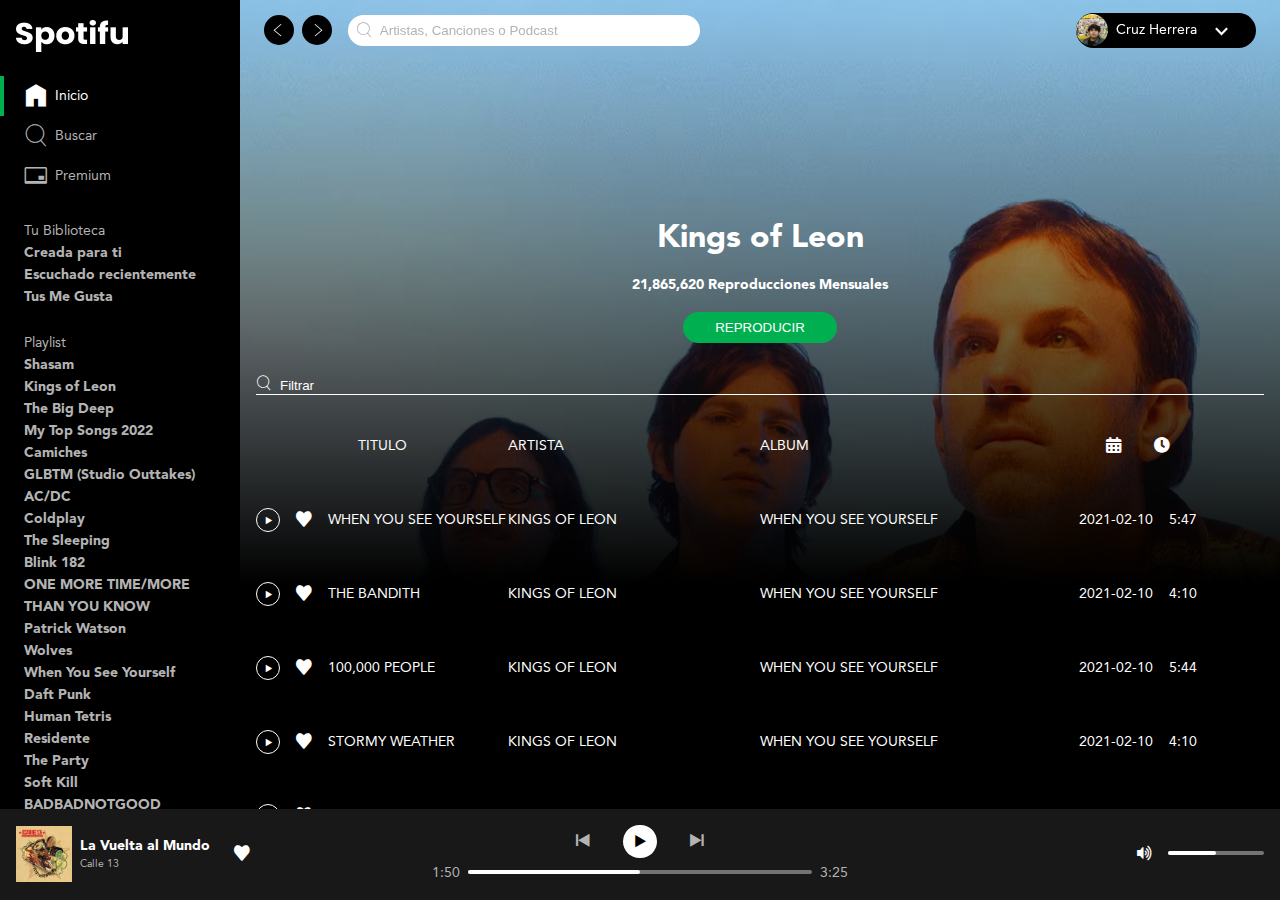
==== pages/artist.html @ 1eb9b9a6 "Add files via upload" ====
<!DOCTYPE html>
<html lang="es-MX">
<head>
    <meta charset="UTF-8">
    <meta name="viewport" content="width=device-width, initial-scale=1.0">
    <title>Spotifu</title>
    <link rel="apple-touch-icon" sizes="57x57" href="../favicon/apple-icon-57x57.png">
    <link rel="apple-touch-icon" sizes="60x60" href="../favicon/apple-icon-60x60.png">
    <link rel="apple-touch-icon" sizes="72x72" href="../favicon/apple-icon-72x72.png">
    <link rel="apple-touch-icon" sizes="76x76" href="../favicon/apple-icon-76x76.png">
    <link rel="apple-touch-icon" sizes="114x114" href="../favicon/apple-icon-114x114.png">
    <link rel="apple-touch-icon" sizes="120x120" href="../favicon/apple-icon-120x120.png">
    <link rel="apple-touch-icon" sizes="144x144" href="../favicon/apple-icon-144x144.png">
    <link rel="apple-touch-icon" sizes="152x152" href="../favicon/apple-icon-152x152.png">
    <link rel="apple-touch-icon" sizes="180x180" href="../favicon/apple-icon-180x180.png">
    <link rel="icon" type="image/png" sizes="192x192"  href="../favicon/android-icon-192x192.png">
    <link rel="icon" type="image/png" sizes="32x32" href="../favicon/favicon-32x32.png">
    <link rel="icon" type="image/png" sizes="96x96" href="../favicon/favicon-96x96.png">
    <link rel="icon" type="image/png" sizes="16x16" href="../favicon/favicon-16x16.png">
    <link rel="manifest" href="../favicon/manifest.json">
    <meta name="msapplication-TileColor" content="#ffffff">
    <meta name="msapplication-TileImage" content="../favicon/ms-icon-144x144.png">
    <meta name="theme-color" content="#ffffff">
    <link rel="preload" href="../styles/index.css" as="style">
    <link rel="stylesheet" href="../styles/index.css">

</head>
<body class="body">
    <div class="layout">
        <div class="layout-block">
            <div class="layout-main">
                <div class="main-artist">
                    <header class="header">
                        <div class="header-navigation">
                            <div class="form-buttons">
                                <div class="buttons-navigation">
                                    <button class="buttonGeneric" aria-label="Ir Atras" title="Ir Atras">
                                        <i class="icon-arrowLeft" aria-hidden="true"></i>
                                    </button>
                                    <button class="buttonGeneric" aria-label="Ir Adelante" title="Ir Adelante">
                                        <i class="icon-arrowRight" aria-hidden="true"></i>
                                    </button>
                                </div>
                                <form class="form" aria-label="Busqueda por Artista, Canciones o Podcast">
                                    <i class="icon-search" aria-hidden="true"></i>
                                    <input type="search" placeholder="Artistas, Canciones o Podcast">
                                </form>
                            </div>
                            <div class="userProfile">
                                <div class="userProfile-cover">
                                    <img src="../images/profile.avif" alt="Foto de perfil" title="Foto de perfil" width="28" height="28">
                                </div>
                                <div class="userProfile-name">
                                    <p><a class="link" href="">Cruz Herrera</a></p>
                                </div>
                                <button aria-label="Desplegar" title="Desplegar">
                                    <i class="icon-vector" aria-hidden="true"></i>
                                </button>
                            </div>
                        </div>
                    </header>
                    <main>
                        <div class="artist-container">
                            <div class="artist">
                                <h1 class="artist-title">Kings of Leon</h1>
                                <p class="artist-rep">21,865,620 Reproducciones Mensuales</p>
                                <button class="buttonArtist">
                                    <span>REPRODUCIR</span>
                                </button>
                            </div>
                        </div>
                        <div class="artist-songs">
                            <div class="artist-form">
                                <form class="artist-form" aria-label="Filtrar">
                                    <i class="icon-search"></i>
                                    <input type="search" name="" id="" placeholder="Filtrar">
                                </form>
                            </div>
                        
                            <div class="artist-radio">
                                <div class="artist-titulo titulo">
                                    <p>Titulo</p>
                                </div>
                                <div class="artist-artista">
                                    <p>Artista</p>
                                </div>
                                <div class="artist-album">
                                    <p>Album</p>
                                </div>
                                <div class="artist-time">
                                    <button class="reproductorButton" aria-label="fecha de salida">
                                        <i class="icon-calendar" aria-hidden="true"></i>
                                    </button>
                                    <button class="reproductorButton" class="Duracion">
                                        <i class="icon-clock" aria-hidden="true"></i>
                                    </button>
                                </div>
                            </div>
                            <div class="artist-radio">
                                <div class="artist-titulo">
                                    <div class="artist-buttonPlay">
                                        <button class="buttonPlay" aria-label="Reproducir" title="Reproducir">
                                            <i class="icon-play" aria-hidden="true"></i>
                                        </button>
                                    </div>
                                    <div class="artist-buttonHeart">
                                        <button class="reproductorButton" aria-label="Eliminar" title="Eliminar" role="switch" aria-checked="true">
                                            <i class="icon-heart" aria-hidden="true"></i>
                                        </button>
                                    </div>
                                    <div class="artist-titleSong">
                                        <p>When You See Yourself</p>
                                    </div>
                                </div>
                                <div class="artist-artista">
                                    <div class="artist-nameBand">
                                        <p>Kings of Leon</p>
                                    </div>
                                </div>
                                <div class="artist-album">
                                    <div class="artist-artistAlbum">
                                        <p>When you See Yourself</p>
                                    </div>
                                </div>
                                <div class="artist-time">
                                    <span>2021-02-10</span>
                                    <span>5:47</span>
                                </div>
                            </div>
                            <div class="artist-radio">
                                <div class="artist-titulo">
                                    <div class="artist-buttonPlay">
                                        <button class="buttonPlay" aria-label="Reproducir" title="Reproducir">
                                            <i class="icon-play" aria-hidden="true"></i>
                                        </button>
                                    </div>
                                    <div class="artist-buttonHeart">
                                        <button class="reproductorButton" aria-label="Eliminar" title="Eliminar" role="switch" aria-checked="true">
                                            <i class="icon-heart" aria-hidden="true"></i>
                                        </button>
                                    </div>
                                    <div class="artist-titleSong">
                                        <p>The Bandith</p>
                                    </div>
                                </div>
                                <div class="artist-artista">
                                    <div class="artist-nameBand">
                                        <p>Kings of Leon</p>
                                    </div>
                                </div>
                                <div class="artist-album">
                                    <div class="artist-artistAlbum">
                                        <p>When you See Yourself</p>
                                    </div>
                                </div>
                                <div class="artist-time">
                                    <span>2021-02-10</span>
                                    <span>4:10</span>
                                </div>
                            </div>
                            <div class="artist-radio">
                                <div class="artist-titulo">
                                    <div class="artist-buttonPlay">
                                        <button class="buttonPlay" aria-label="Reproducir" title="Reproducir">
                                            <i class="icon-play" aria-hidden="true"></i>
                                        </button>
                                    </div>
                                    <div class="artist-buttonHeart">
                                        <button class="reproductorButton" aria-label="Eliminar" title="Eliminar" role="switch" aria-checked="true">
                                            <i class="icon-heart" aria-hidden="true"></i>
                                        </button>
                                    </div>
                                    <div class="artist-titleSong">
                                        <p>100,000 people</p>
                                    </div>
                                </div>
                                <div class="artist-artista">
                                    <div class="artist-nameBand">
                                        <p>Kings of Leon</p>
                                    </div>
                                </div>
                                <div class="artist-album">
                                    <div class="artist-artistAlbum">
                                        <p>When you See Yourself</p>
                                    </div>
                                </div>
                                <div class="artist-time">
                                    <span>2021-02-10</span>
                                    <span>5:44</span>
                                </div>
                            </div>
                            <div class="artist-radio">
                                <div class="artist-titulo">
                                    <div class="artist-buttonPlay">
                                        <button class="buttonPlay" aria-label="Reproducir" title="Reproducir">
                                            <i class="icon-play" aria-hidden="true"></i>
                                        </button>
                                    </div>
                                    <div class="artist-buttonHeart">
                                        <button class="reproductorButton" aria-label="Eliminar" title="Eliminar" role="switch" aria-checked="true">
                                            <i class="icon-heart" aria-hidden="true"></i>
                                        </button>
                                    </div>
                                    <div class="artist-titleSong">
                                        <p>Stormy Weather</p>
                                    </div>
                                </div>
                                <div class="artist-artista">
                                    <div class="artist-nameBand">
                                        <p>Kings of Leon</p>
                                    </div>
                                </div>
                                <div class="artist-album">
                                    <div class="artist-artistAlbum">
                                        <p>When you See Yourself</p>
                                    </div>
                                </div>
                                <div class="artist-time">
                                    <span>2021-02-10</span>
                                    <span>4:10</span>
                                </div>
                            </div>
                            <div class="artist-radio">
                                <div class="artist-titulo">
                                    <div class="artist-buttonPlay">
                                        <button class="buttonPlay" aria-label="Reproducir" title="Reproducir">
                                            <i class="icon-play" aria-hidden="true"></i>
                                        </button>
                                    </div>
                                    <div class="artist-buttonHeart">
                                        <button class="reproductorButton" aria-label="Eliminar" title="Eliminar" role="switch" aria-checked="true">
                                            <i class="icon-heart" aria-hidden="true"></i>
                                        </button>
                                    </div>
                                    <div class="artist-titleSong">
                                        <p>A Weave</p>
                                    </div>
                                </div>
                                <div class="artist-artista">
                                    <div class="artist-nameBand">
                                        <p>Kings of Leon</p>
                                    </div>
                                </div>
                                <div class="artist-album">
                                    <div class="artist-artistAlbum">
                                        <p>When you See Yourself</p>
                                    </div>
                                </div>
                                <div class="artist-time">
                                    <span>2021-02-10</span>
                                    <span>5:23</span>
                                </div>
                            </div>
                            <div class="artist-radio">
                                <div class="artist-titulo">
                                    <div class="artist-buttonPlay">
                                        <button class="buttonPlay" aria-label="Reproducir" title="Reproducir">
                                            <i class="icon-play" aria-hidden="true"></i>
                                        </button>
                                    </div>
                                    <div class="artist-buttonHeart">
                                        <button class="reproductorButton" aria-label="Eliminar" title="Eliminar" role="switch" aria-checked="true">
                                            <i class="icon-heart" aria-hidden="true"></i>
                                        </button>
                                    </div>
                                    <div class="artist-titleSong">
                                        <p>Golden Restless Age</p>
                                    </div>
                                </div>
                                <div class="artist-artista">
                                    <div class="artist-nameBand">
                                        <p>Kings of Leon</p>
                                    </div>
                                </div>
                                <div class="artist-album">
                                    <div class="artist-artistAlbum">
                                        <p>When you See Yourself</p>
                                    </div>
                                </div>
                                <div class="artist-time">
                                    <span>2021-02-10</span>
                                    <span>4:33</span>
                                </div>
                            </div>
                            <div class="artist-radio">
                                <div class="artist-titulo">
                                    <div class="artist-buttonPlay">
                                        <button class="buttonPlay" aria-label="Reproducir" title="Reproducir">
                                            <i class="icon-play" aria-hidden="true"></i>
                                        </button>
                                    </div>
                                    <div class="artist-buttonHeart">
                                        <button class="reproductorButton" aria-label="Eliminar" title="Eliminar" role="switch" aria-checked="true">
                                            <i class="icon-heart" aria-hidden="true"></i>
                                        </button>
                                    </div>
                                    <div class="artist-titleSong">
                                        <p>Time in Desguise</p>
                                    </div>
                                </div>
                                <div class="artist-artista">
                                    <div class="artist-nameBand">
                                        <p>Kings of Leon</p>
                                    </div>
                                </div>
                                <div class="artist-album">
                                    <div class="artist-artistAlbum">
                                        <p>When you See Yourself</p>
                                    </div>
                                </div>
                                <div class="artist-time">
                                    <span>2021-02-10</span>
                                    <span>4:45</span>
                                </div>
                            </div>
                            <div class="artist-radio">
                                <div class="artist-titulo">
                                    <div class="artist-buttonPlay">
                                        <button class="buttonPlay" aria-label="Reproducir" title="Reproducir">
                                            <i class="icon-play" aria-hidden="true"></i>
                                        </button>
                                    </div>
                                    <div class="artist-buttonHeart">
                                        <button class="reproductorButton" aria-label="Eliminar" title="Eliminar" role="switch" aria-checked="true">
                                            <i class="icon-heart" aria-hidden="true"></i>
                                        </button>
                                    </div>
                                    <div class="artist-titleSong">
                                        <p>Supermarket</p>
                                    </div>
                                </div>
                                <div class="artist-artista">
                                    <div class="artist-nameBand">
                                        <p>Kings of Leon</p>
                                    </div>
                                </div>
                                <div class="artist-album">
                                    <div class="artist-artistAlbum">
                                        <p>When you See Yourself</p>
                                    </div>
                                </div>
                                <div class="artist-time">
                                    <span>2021-02-10</span>
                                    <span>4:58</span>
                                </div>
                            </div>
                            <div class="artist-radio">
                                <div class="artist-titulo">
                                    <div class="artist-buttonPlay">
                                        <button class="buttonPlay" aria-label="Reproducir" title="Reproducir">
                                            <i class="icon-play" aria-hidden="true"></i>
                                        </button>
                                    </div>
                                    <div class="artist-buttonHeart">
                                        <button class="reproductorButton" aria-label="Eliminar" title="Eliminar" role="switch" aria-checked="true">
                                            <i class="icon-heart" aria-hidden="true"></i>
                                        </button>
                                    </div>
                                    <div class="artist-titleSong">
                                        <p>Claire & Eddie</p>
                                    </div>
                                </div>
                                <div class="artist-artista">
                                    <div class="artist-nameBand">
                                        <p>Kings of Leon</p>
                                    </div>
                                </div>
                                <div class="artist-album">
                                    <div class="artist-artistAlbum">
                                        <p>When you See Yourself</p>
                                    </div>
                                </div>
                                <div class="artist-time">
                                    <span>2021-02-10</span>
                                    <span>4:45</span>
                                </div>
                            </div>
                            <div class="artist-radio">
                                <div class="artist-titulo">
                                    <div class="artist-buttonPlay">
                                        <button class="buttonPlay" aria-label="Reproducir" title="Reproducir">
                                            <i class="icon-play" aria-hidden="true"></i>
                                        </button>
                                    </div>
                                    <div class="artist-buttonHeart">
                                        <button class="reproductorButton" aria-label="Eliminar" title="Eliminar" role="switch" aria-checked="true">
                                            <i class="icon-heart" aria-hidden="true"></i>
                                        </button>
                                    </div>
                                    <div class="artist-titleSong">
                                        <p>Echoing</p>
                                    </div>
                                </div>
                                <div class="artist-artista">
                                    <div class="artist-nameBand">
                                        <p>Kings of Leon</p>
                                    </div>
                                </div>
                                <div class="artist-album">
                                    <div class="artist-artistAlbum">
                                        <p>When you See Yourself</p>
                                    </div>
                                </div>
                                <div class="artist-time">
                                    <span>2021-02-10</span>
                                    <span>3:37</span>
                                </div>
                            </div>
                            <div class="artist-radio">
                                <div class="artist-titulo">
                                    <div class="artist-buttonPlay">
                                        <button class="buttonPlay" aria-label="Reproducir" title="Reproducir">
                                            <i class="icon-play" aria-hidden="true"></i>
                                        </button>
                                    </div>
                                    <div class="artist-buttonHeart">
                                        <button class="reproductorButton" aria-label="Eliminar" title="Eliminar" role="switch" aria-checked="true">
                                            <i class="icon-heart" aria-hidden="true"></i>
                                        </button>
                                    </div>
                                    <div class="artist-titleSong">
                                        <p>Fairytale</p>
                                    </div>
                                </div>
                                <div class="artist-artista">
                                    <div class="artist-nameBand">
                                        <p>Kings of Leon</p>
                                    </div>
                                </div>
                                <div class="artist-album">
                                    <div class="artist-artistAlbum">
                                        <p>When you See Yourself</p>
                                    </div>
                                </div>
                                <div class="artist-time">
                                    <span>2021-02-10</span>
                                    <span>3:55</span>
                                </div>
                            </div>
                        </div>
                    </main>
                </div>

            </div>
            <div class="layout-slider">
                <div class="slider">
                    <div class="logo-container">
                        <div class="logo-cover">
                            <img src="../images/spotifu-logo.png" alt="Logo Spotifu" title="Logo Spotifu" width="112" height="32">
                        </div>
                    </div>
                    <div class="menu-container">
                        <nav class="menu">
                            <ul class="menu-list">
                                <li class="menu-item active">
                                    <i class="icon-home"></i>
                                    <span>Inicio</span>
                                </li>
                                <li class="menu-item">
                                    <i class="icon-search"></i>
                                    <span>Buscar</span>
                                </li>
                                <li class="menu-item">
                                    <i class="icon-creditCard"></i>
                                    <span>Premium</span>
                                </li>
                            </ul>
                        </nav>
                    </div>

                    <div class="library-container">
                        <nav class="library" aria-labelledby="library">
                            <h2 id="library" class="library-title">Tu Biblioteca</h2>
                            <ul class="library-list">
                                <li class="library-item"><a href="" class="link">Creada para ti</a></li>
                                <li class="library-item"><a href="" class="link">Escuchado recientemente</a></li>
                                <li class="library-item"><a href="" class="link">Tus Me Gusta</a></li>
                            </ul>
                        </nav>
                    </div>

                    <div class="playlist-container">
                        <nav class="playlist" aria-labelledby="playlist">
                            <h2 id="playlist" class="playlist-title">Playlist</h2>
                            <ul class="playlist-list">
                                <li class="playlist-item"><a href="" class="link">Shasam</a></li>
                                <li class="playlist-item"><a href="" class="link">Kings of Leon</a></li>
                                <li class="playlist-item"><a href="" class="link">The Big Deep</a></li>
                                <li class="playlist-item"><a href="" class="link">My Top Songs 2022</a></li>
                                <li class="playlist-item"><a href="" class="link">Camiches</a></li>
                                <li class="playlist-item"><a href="" class="link">GLBTM (Studio Outtakes)</a></li>
                                <li class="playlist-item"><a href="" class="link">AC/DC</a></li>
                                <li class="playlist-item"><a href="" class="link">Coldplay</a></li>
                                <li class="playlist-item"><a href="" class="link">The Sleeping</a></li>
                                <li class="playlist-item"><a href="" class="link">Blink 182</a></li>
                                <li class="playlist-item"><a href="" class="link">ONE MORE TIME/MORE THAN YOU KNOW</a></li>
                                <li class="playlist-item"><a href="" class="link">Patrick Watson</a></li>
                                <li class="playlist-item"><a href="" class="link">Wolves</a></li>
                                <li class="playlist-item"><a href="" class="link">When You See Yourself</a></li>
                                <li class="playlist-item"><a href="" class="link">Daft Punk</a></li>
                                <li class="playlist-item"><a href="" class="link">Human Tetris</a></li>
                                <li class="playlist-item"><a href="" class="link">Residente</a></li>
                                <li class="playlist-item"><a href="" class="link">The Party</a></li>
                                <li class="playlist-item"><a href="" class="link">Soft Kill</a></li>
                                <li class="playlist-item"><a href="" class="link">BADBADNOTGOOD</a></li>
                                <li class="playlist-item"><a href="" class="link">Always The End</a></li>
                                <li class="playlist-item"><a href="" class="link">My Echo, My Shadow, My Covers & Me</a></li>
                            </ul>
                        </nav>
                    </div>
                </div>
            </div>
        </div>

        <div class="layout-block">
            <div class="layout-footer">
                <footer class="reproductor">
                    <div class="reproductor-song">
                        <div class="song">
                            <div class="song-cover">
                                <img src="../images/caratulas/cd-entren-los-que-quieran-entrar.avif" alt="Entren los que queran entrar, Calle 13" title="Entren los que queran entrar, Calle 13" width="56" height="56">
                            </div>
                            <div class="song-info">
                                <div class="song-name">
                                    <p class="song-title"><a class="link">La Vuelta al Mundo</a></p>
                                    <p class="song-artist"><a class="link">Calle 13</a></p>
                                </div>
                                <div class="song-heart">
                                    <button class="reproductorButton" aria-label="Eliminar" title="Eliminar" role="switch" aria-checked="true">
                                        <i class="icon-heart" aria-hidden="true"></i>
                                    </button>
                                </div>
                            </div>
                        </div>
                    </div>

                    <div class="reproductor-progress">
                        <div class="reproductor-slider">
                            <div class="reproductor-buttonList">
                                <button class="buttonCircle" aria-label="Regresar" title="Regresar">
                                    <i class="icon-prev" aria-hidden="true"></i> 
                                </button>
                        
                                <button class="buttonCircle is-white" aria-label="Reproducir" title="Reproducir">
                                    <i class="icon-play" aria-hidden="true"></i>
                                </button>
                        
                                <button class="buttonCircle" aria-label="Adelantar" title="Adelantar">
                                    <i class="icon-next" aria-hidden="true"></i> 
                                </button>
                            </div>
                            <div class="reporductor-progress">
                                <span class="time">1:50</span>
                                <div class="progress">
                                    <div class="progress-time">
                                        <div class="progress-button"></div>
                                    </div>
                                </div>
                                <span class="time">3:25</span>
                            </div>
                        </div>
                    </div>

                    <div class="reproductor-volume">
                        <div class="volume">
                            <button class="reproductorButton" aria-label="Silenciar" title="Silenciar" aria-labelledby="volume">
                                <i class="icon-volumeUp" aria-label="Volumen alto" id="volume"></i>
                            </button>
                            <div class="volume-bar">
                                <div class="progress">
                                    <div class="progress-time">
                                        <div class="progress-button"></div>
                                    </div>
                                </div>
                            </div>
                        </div>
                    </div>
                </footer>
            </div>
        </div>
    </div>
</body>
</html>
---- styles/index.css ----
@import "fonts.css";
@import "icon-fonts.css";
@import "body.css";
@import "buttons.css";
@import "link.css";
@import "reproductor.css";
@import "slider.css";
@import "main.css";
@import "layout.css";
@import "scroll.css";
@import "artist.css";


:root{
    font-size: 16px;
    --primary: #00B050;
    --white: #ffffff;
    --gray10: #B3B3B3;
    --gray20: #737373;
    --gray30: #282828;
    --gray40: #181818;
    --gray50: #121212;
    --gray60: #000000;
    --font: Avenir, Helvetica, sans-serif;
    --headline1: bold 2rem/normal var(--font);
    --headline2: bold 1.5rem/1.75rem var(--font);
    --baseFont: normal .875rem/1.375rem var(--font);
    --baseFontBold: bold .875rem/1.375rem var(--font);
    --button: normal .875rem/1rem var(--font);
    --small: normal .75em/1rem var(--font);
}


.header{
    position: sticky;
    top: 0;
    z-index: 5;
    backdrop-filter: blur(5px);
    inline-size: calc(100vw - var(--sidebarInlineSize));
}
---- styles/index.css ----
@import "fonts.css";
@import "icon-fonts.css";
@import "body.css";
@import "buttons.css";
@import "link.css";
@import "reproductor.css";
@import "slider.css";
@import "main.css";
@import "layout.css";
@import "scroll.css";
@import "artist.css";


:root{
    font-size: 16px;
    --primary: #00B050;
    --white: #ffffff;
    --gray10: #B3B3B3;
    --gray20: #737373;
    --gray30: #282828;
    --gray40: #181818;
    --gray50: #121212;
    --gray60: #000000;
    --font: Avenir, Helvetica, sans-serif;
    --headline1: bold 2rem/normal var(--font);
    --headline2: bold 1.5rem/1.75rem var(--font);
    --baseFont: normal .875rem/1.375rem var(--font);
    --baseFontBold: bold .875rem/1.375rem var(--font);
    --button: normal .875rem/1rem var(--font);
    --small: normal .75em/1rem var(--font);
}


.header{
    position: sticky;
    top: 0;
    z-index: 5;
    backdrop-filter: blur(5px);
    inline-size: calc(100vw - var(--sidebarInlineSize));
}
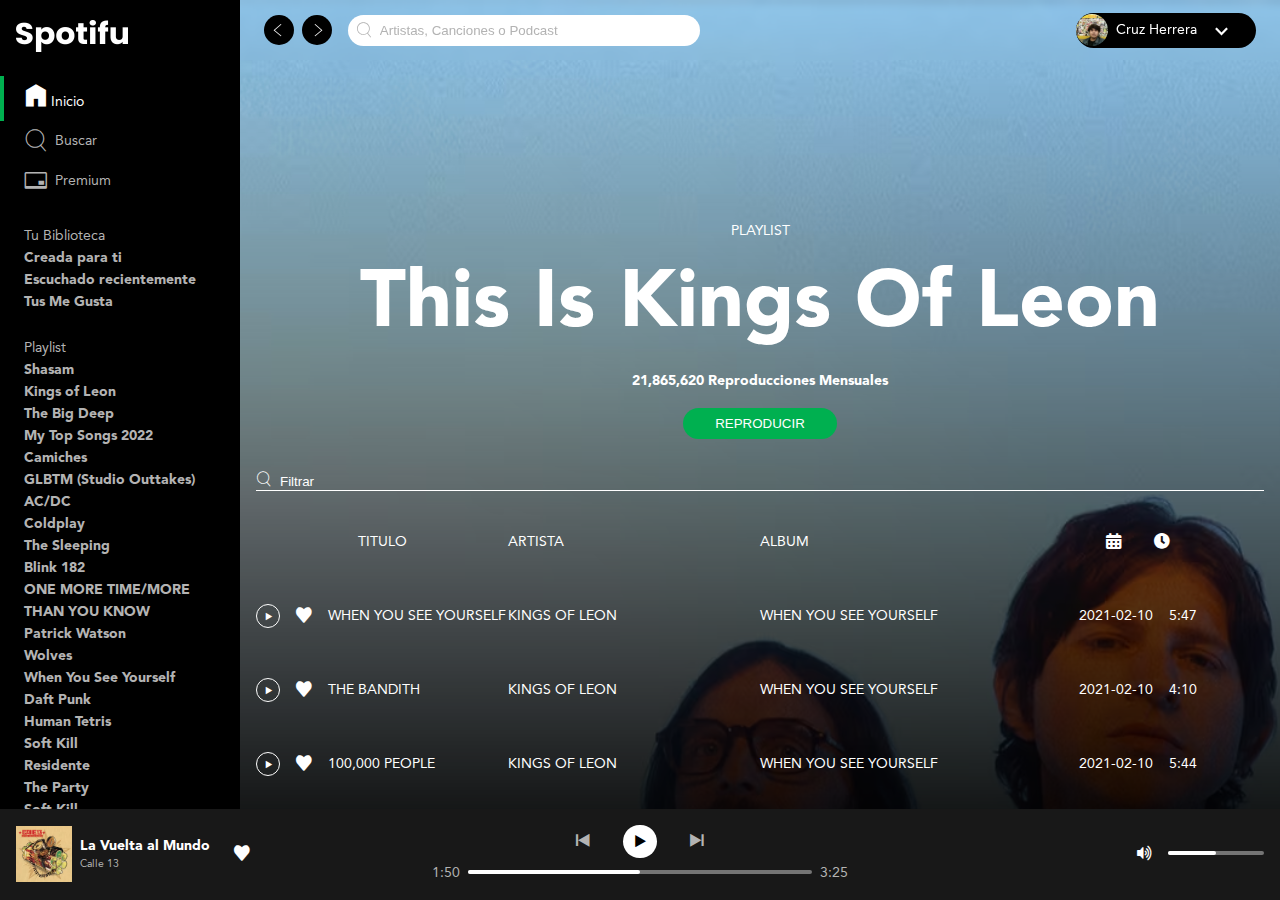
==== commit c4aa2085: "proyecto terminado" ====
--- a/pages/artist.html
+++ b/pages/artist.html
@@ -4,6 +4,12 @@
     <meta charset="UTF-8">
     <meta name="viewport" content="width=device-width, initial-scale=1.0">
     <title>Spotifu</title>
+    <meta property="og:title" content="Spotifu" />
+    <meta property="og:type" content="website" />
+    <meta property="og:url" content="https://isaaccruz94.github.io/spotifu/" />
+    <meta property="og:image" content="https://raw.githubusercontent.com/isaaccruz94/spotifu/main/images/isaaccruz94.github.io_spotifu_.png" />
+    <meta property="og:locale" content="es_MX" />
+    <meta property="og:description" content="Pagina Creada solo con HTML semantico y CSS (flex-box)." />
     <link rel="apple-touch-icon" sizes="57x57" href="../favicon/apple-icon-57x57.png">
     <link rel="apple-touch-icon" sizes="60x60" href="../favicon/apple-icon-60x60.png">
     <link rel="apple-touch-icon" sizes="72x72" href="../favicon/apple-icon-72x72.png">
@@ -62,7 +68,8 @@
                     <main>
                         <div class="artist-container">
                             <div class="artist">
-                                <h1 class="artist-title">Kings of Leon</h1>
+                                <span class="tipo">PLAYLIST</span>
+                                <h1 class="artist-title"> This Is Kings Of Leon</h1>
                                 <p class="artist-rep">21,865,620 Reproducciones Mensuales</p>
                                 <button class="buttonArtist">
                                     <span>REPRODUCIR</span>
@@ -446,15 +453,19 @@
                 <div class="slider">
                     <div class="logo-container">
                         <div class="logo-cover">
-                            <img src="../images/spotifu-logo.png" alt="Logo Spotifu" title="Logo Spotifu" width="112" height="32">
+                            <a href="../index.html">
+                                <img src="../images/spotifu-logo.png" alt="Logo Spotifu" title="Logo Spotifu" width="112" height="32">
+                            </a>
                         </div>
                     </div>
                     <div class="menu-container">
                         <nav class="menu">
                             <ul class="menu-list">
                                 <li class="menu-item active">
-                                    <i class="icon-home"></i>
-                                    <span>Inicio</span>
+                                    <a href="../index.html" class="link">
+                                        <i class="icon-home"></i>
+                                        <span>Inicio</span>
+                                    </a>
                                 </li>
                                 <li class="menu-item">
                                     <i class="icon-search"></i>
@@ -483,28 +494,29 @@
                         <nav class="playlist" aria-labelledby="playlist">
                             <h2 id="playlist" class="playlist-title">Playlist</h2>
                             <ul class="playlist-list">
-                                <li class="playlist-item"><a href="" class="link">Shasam</a></li>
-                                <li class="playlist-item"><a href="" class="link">Kings of Leon</a></li>
-                                <li class="playlist-item"><a href="" class="link">The Big Deep</a></li>
-                                <li class="playlist-item"><a href="" class="link">My Top Songs 2022</a></li>
-                                <li class="playlist-item"><a href="" class="link">Camiches</a></li>
-                                <li class="playlist-item"><a href="" class="link">GLBTM (Studio Outtakes)</a></li>
-                                <li class="playlist-item"><a href="" class="link">AC/DC</a></li>
-                                <li class="playlist-item"><a href="" class="link">Coldplay</a></li>
-                                <li class="playlist-item"><a href="" class="link">The Sleeping</a></li>
-                                <li class="playlist-item"><a href="" class="link">Blink 182</a></li>
-                                <li class="playlist-item"><a href="" class="link">ONE MORE TIME/MORE THAN YOU KNOW</a></li>
-                                <li class="playlist-item"><a href="" class="link">Patrick Watson</a></li>
-                                <li class="playlist-item"><a href="" class="link">Wolves</a></li>
-                                <li class="playlist-item"><a href="" class="link">When You See Yourself</a></li>
-                                <li class="playlist-item"><a href="" class="link">Daft Punk</a></li>
-                                <li class="playlist-item"><a href="" class="link">Human Tetris</a></li>
-                                <li class="playlist-item"><a href="" class="link">Residente</a></li>
-                                <li class="playlist-item"><a href="" class="link">The Party</a></li>
-                                <li class="playlist-item"><a href="" class="link">Soft Kill</a></li>
-                                <li class="playlist-item"><a href="" class="link">BADBADNOTGOOD</a></li>
-                                <li class="playlist-item"><a href="" class="link">Always The End</a></li>
-                                <li class="playlist-item"><a href="" class="link">My Echo, My Shadow, My Covers & Me</a></li>
+                                <li class="playlist-item"><a href="./artist.html" class="link">Shasam</a></li>
+                                <li class="playlist-item"><a href="./artist.html" class="link">Kings of Leon</a></li>
+                                <li class="playlist-item"><a href="./album.html" class="link">The Big Deep</a></li>
+                                <li class="playlist-item"><a href="./artist.html" class="link">My Top Songs 2022</a></li>
+                                <li class="playlist-item"><a href="./artist.html" class="link">Camiches</a></li>
+                                <li class="playlist-item"><a href="./album.html" class="link">GLBTM (Studio Outtakes)</a></li>
+                                <li class="playlist-item"><a href="./artist.html" class="link">AC/DC</a></li>
+                                <li class="playlist-item"><a href="./artist.html" class="link">Coldplay</a></li>
+                                <li class="playlist-item"><a href="./artist.html" class="link">The Sleeping</a></li>
+                                <li class="playlist-item"><a href="./artist.html" class="link">Blink 182</a></li>
+                                <li class="playlist-item"><a href="./album.html" class="link">ONE MORE TIME/MORE THAN YOU KNOW</a></li>
+                                <li class="playlist-item"><a href="./artist.html" class="link">Patrick Watson</a></li>
+                                <li class="playlist-item"><a href="./album.html" class="link">Wolves</a></li>
+                                <li class="playlist-item"><a href="./album.html" class="link">When You See Yourself</a></li>
+                                <li class="playlist-item"><a href="./artist.html" class="link">Daft Punk</a></li>
+                                <li class="playlist-item"><a href="./artist.html" class="link">Human Tetris</a></li>
+                                <li class="playlist-item"><a href="./artist.html" class="link">Soft Kill</a></li>
+                                <li class="playlist-item"><a href="./artist.html" class="link">Residente</a></li>
+                                <li class="playlist-item"><a href="./album.html" class="link">The Party</a></li>
+                                <li class="playlist-item"><a href="./artist.html" class="link">Soft Kill</a></li>
+                                <li class="playlist-item"><a href="./artist.html" class="link">BADBADNOTGOOD</a></li>
+                                <li class="playlist-item"><a href="./album.html" class="link">Always The End</a></li>
+                                <li class="playlist-item"><a href="./album.html" class="link">My Echo, My Shadow, My Covers & Me</a></li>
                             </ul>
                         </nav>
                     </div>
--- a/styles/index.css
+++ b/styles/index.css
@@ -9,6 +9,10 @@
 @import "layout.css";
 @import "scroll.css";
 @import "artist.css";
+@import "album.css";
+@import "podcast-info.css";
+@import "podcast-bar.css";
+@import "podcast-bar-content.css";
 
 
 :root{
@@ -38,3 +42,13 @@
     backdrop-filter: blur(5px);
     inline-size: calc(100vw - var(--sidebarInlineSize));
 }
+.tipo{
+    color: var(--white);
+    text-transform: uppercase;
+}
+.podcast-container{
+    display: flex;
+    flex-direction: column;
+    padding-inline: 2rem;
+    gap: 2rem;
+}--- a/styles/index.css
+++ b/styles/index.css
@@ -9,6 +9,10 @@
 @import "layout.css";
 @import "scroll.css";
 @import "artist.css";
+@import "album.css";
+@import "podcast-info.css";
+@import "podcast-bar.css";
+@import "podcast-bar-content.css";
 
 
 :root{
@@ -38,3 +42,13 @@
     backdrop-filter: blur(5px);
     inline-size: calc(100vw - var(--sidebarInlineSize));
 }
+.tipo{
+    color: var(--white);
+    text-transform: uppercase;
+}
+.podcast-container{
+    display: flex;
+    flex-direction: column;
+    padding-inline: 2rem;
+    gap: 2rem;
+}